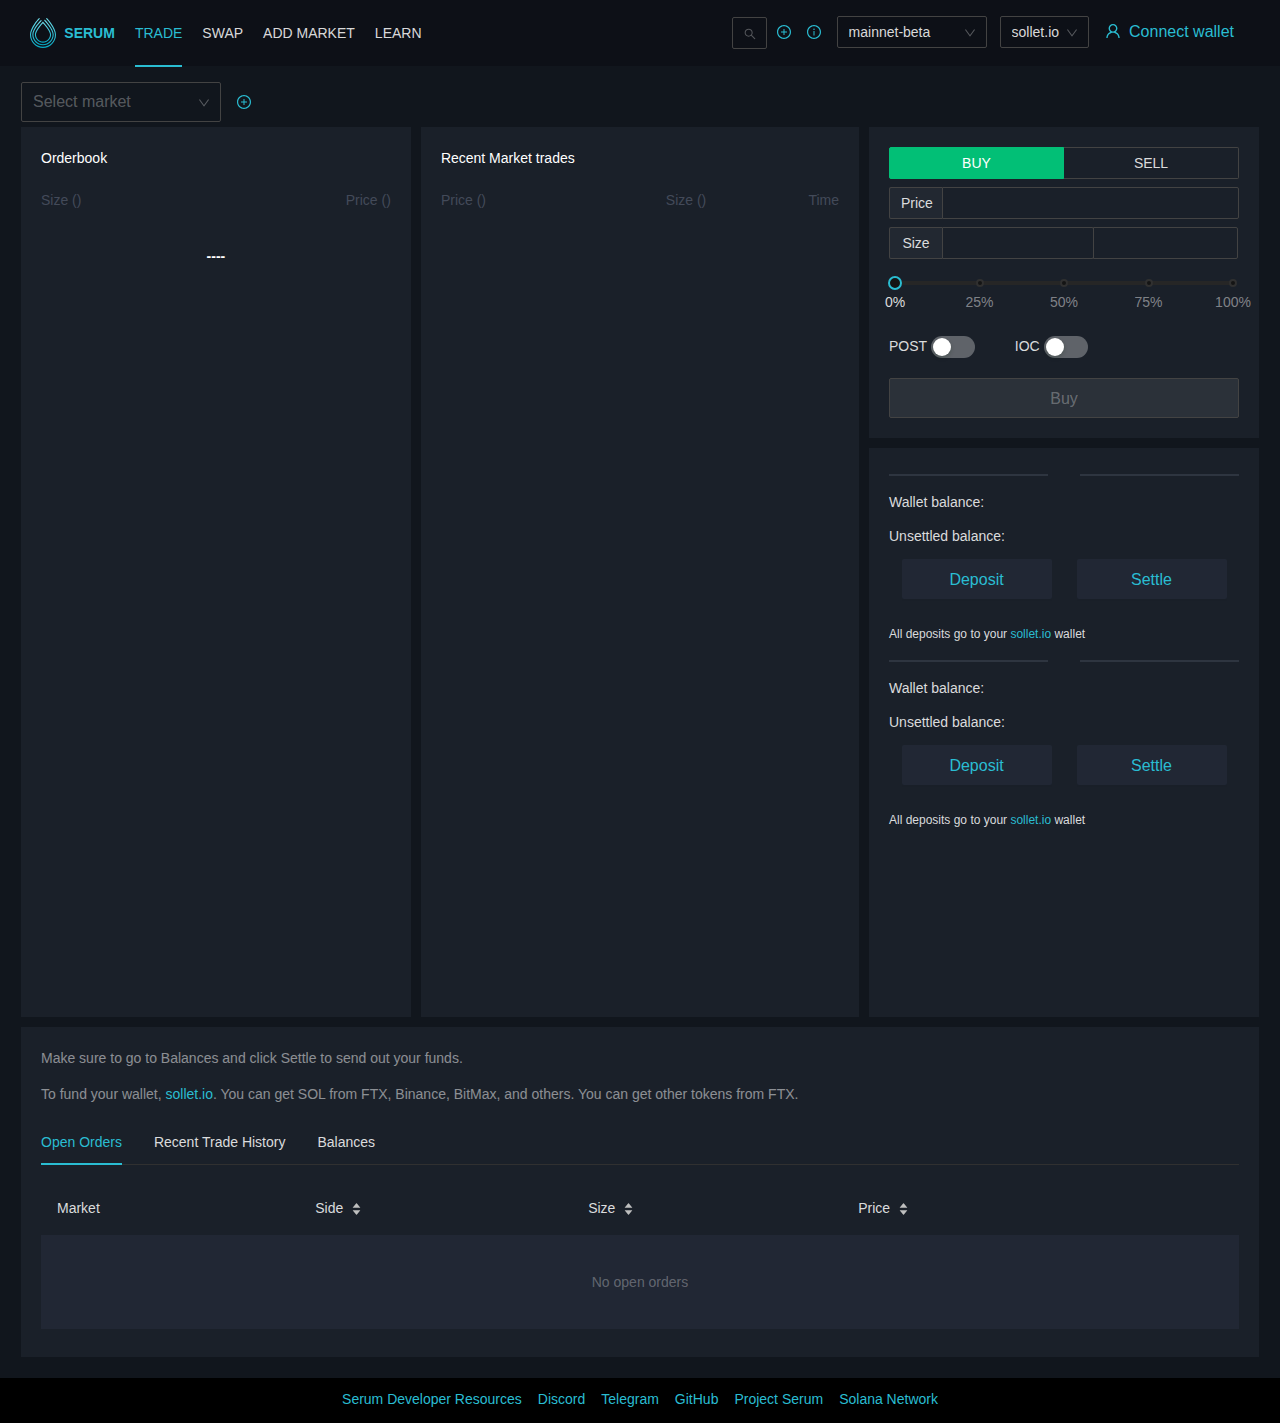
==== index.html @ 1b607460 "feat: self-rebate frontend" ====
<!doctype html><html lang="en"><head><meta charset="utf-8"/><link rel="icon" href="/logo.ico"/><meta name="viewport" content="width=device-width,initial-scale=1"/><meta name="theme-color" content="#000000"/><meta name="keywords" content="Serum, SRM, Serum DEX, DEFI, Decentralized Finance, Decentralised Finance, Crypto, ERC20, Ethereum, Decentralize, Solana, SOL, SPL, Cross-Chain, Trading, Fastest, Fast, SerumBTC, SerumUSD, SRM Tokens, SPL Tokens"/><meta name="description" content="Serum - The world's first completely decentralized derivatives exchange with trustless cross-chain trading"/><link rel="apple-touch-icon" sizes="180x180" href="/apple-touch-icon.png"/><link rel="icon" type="image/png" sizes="32x32" href="/favicon-32x32.png"/><link rel="icon" type="image/png" sizes="16x16" href="/favicon-16x16.png"/><meta name="msapplication-TileColor" content="#da532c"/><meta name="theme-color" content="#ffffff"/><meta name="twitter:card" content="summary_large_image"/><meta name="twitter:title" content="Serum DEX"/><meta name="twitter:description" content="Serum DEX - The world's first completely decentralized derivatives exchange with trustless cross-chain trading"/><meta name="twitter:image" content="https://i.imgur.com/YS5Csfy.png"/><link rel="manifest" href="/manifest.json"/><title>Serum</title><link href="/static/css/2.892654cc.chunk.css" rel="stylesheet"><link href="/static/css/main.c206d5f3.chunk.css" rel="stylesheet"></head><body><noscript>You need to enable JavaScript to run this app.</noscript><div id="root"></div><script>!function(e){function r(r){for(var n,i,l=r[0],f=r[1],a=r[2],c=0,s=[];c<l.length;c++)i=l[c],Object.prototype.hasOwnProperty.call(o,i)&&o[i]&&s.push(o[i][0]),o[i]=0;for(n in f)Object.prototype.hasOwnProperty.call(f,n)&&(e[n]=f[n]);for(p&&p(r);s.length;)s.shift()();return u.push.apply(u,a||[]),t()}function t(){for(var e,r=0;r<u.length;r++){for(var t=u[r],n=!0,l=1;l<t.length;l++){var f=t[l];0!==o[f]&&(n=!1)}n&&(u.splice(r--,1),e=i(i.s=t[0]))}return e}var n={},o={1:0},u=[];function i(r){if(n[r])return n[r].exports;var t=n[r]={i:r,l:!1,exports:{}};return e[r].call(t.exports,t,t.exports,i),t.l=!0,t.exports}i.m=e,i.c=n,i.d=function(e,r,t){i.o(e,r)||Object.defineProperty(e,r,{enumerable:!0,get:t})},i.r=function(e){"undefined"!=typeof Symbol&&Symbol.toStringTag&&Object.defineProperty(e,Symbol.toStringTag,{value:"Module"}),Object.defineProperty(e,"__esModule",{value:!0})},i.t=function(e,r){if(1&r&&(e=i(e)),8&r)return e;if(4&r&&"object"==typeof e&&e&&e.__esModule)return e;var t=Object.create(null);if(i.r(t),Object.defineProperty(t,"default",{enumerable:!0,value:e}),2&r&&"string"!=typeof e)for(var n in e)i.d(t,n,function(r){return e[r]}.bind(null,n));return t},i.n=function(e){var r=e&&e.__esModule?function(){return e.default}:function(){return e};return i.d(r,"a",r),r},i.o=function(e,r){return Object.prototype.hasOwnProperty.call(e,r)},i.p="/";var l=this["webpackJsonpserum-dex-ui"]=this["webpackJsonpserum-dex-ui"]||[],f=l.push.bind(l);l.push=r,l=l.slice();for(var a=0;a<l.length;a++)r(l[a]);var p=f;t()}([])</script><script src="/static/js/2.e880241b.chunk.js"></script><script src="/static/js/main.6787564a.chunk.js"></script></body></html>
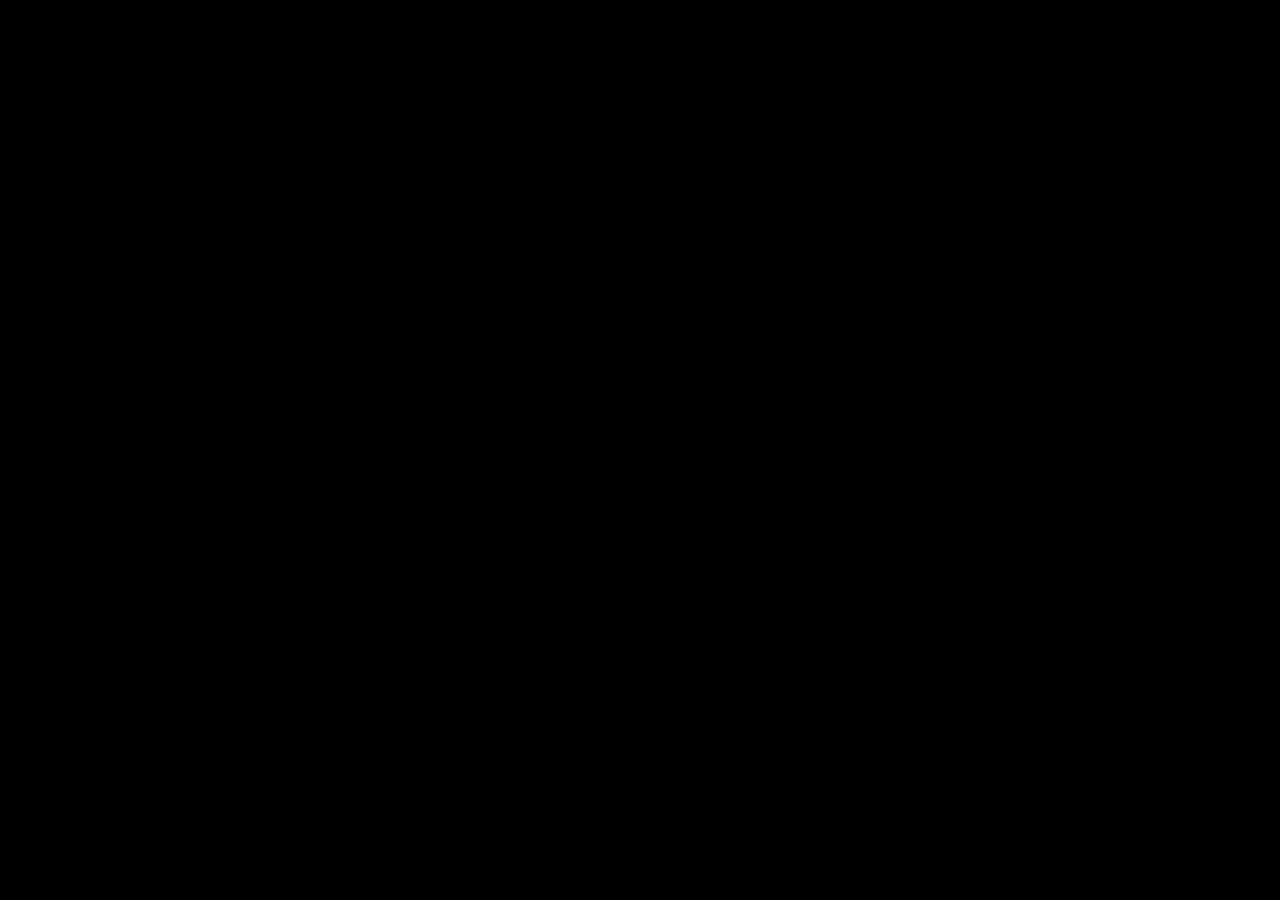
==== commit cbe28db6: "update" ====
--- a/index.html
+++ b/index.html
@@ -1 +1 @@
-<!doctype html><html lang="en"><head><meta charset="utf-8"/><link rel="icon" href="/logo.ico"/><meta name="viewport" content="width=device-width,initial-scale=1"/><meta name="theme-color" content="#000000"/><meta name="keywords" content="Serum, SRM, Serum DEX, DEFI, Decentralized Finance, Decentralised Finance, Crypto, ERC20, Ethereum, Decentralize, Solana, SOL, SPL, Cross-Chain, Trading, Fastest, Fast, SerumBTC, SerumUSD, SRM Tokens, SPL Tokens"/><meta name="description" content="Serum - The world's first completely decentralized derivatives exchange with trustless cross-chain trading"/><link rel="apple-touch-icon" sizes="180x180" href="/apple-touch-icon.png"/><link rel="icon" type="image/png" sizes="32x32" href="/favicon-32x32.png"/><link rel="icon" type="image/png" sizes="16x16" href="/favicon-16x16.png"/><meta name="msapplication-TileColor" content="#da532c"/><meta name="theme-color" content="#ffffff"/><meta name="twitter:card" content="summary_large_image"/><meta name="twitter:title" content="Serum DEX"/><meta name="twitter:description" content="Serum DEX - The world's first completely decentralized derivatives exchange with trustless cross-chain trading"/><meta name="twitter:image" content="https://i.imgur.com/YS5Csfy.png"/><link rel="manifest" href="/manifest.json"/><title>Serum</title><link href="/static/css/2.892654cc.chunk.css" rel="stylesheet"><link href="/static/css/main.c206d5f3.chunk.css" rel="stylesheet"></head><body><noscript>You need to enable JavaScript to run this app.</noscript><div id="root"></div><script>!function(e){function r(r){for(var n,i,l=r[0],f=r[1],a=r[2],c=0,s=[];c<l.length;c++)i=l[c],Object.prototype.hasOwnProperty.call(o,i)&&o[i]&&s.push(o[i][0]),o[i]=0;for(n in f)Object.prototype.hasOwnProperty.call(f,n)&&(e[n]=f[n]);for(p&&p(r);s.length;)s.shift()();return u.push.apply(u,a||[]),t()}function t(){for(var e,r=0;r<u.length;r++){for(var t=u[r],n=!0,l=1;l<t.length;l++){var f=t[l];0!==o[f]&&(n=!1)}n&&(u.splice(r--,1),e=i(i.s=t[0]))}return e}var n={},o={1:0},u=[];function i(r){if(n[r])return n[r].exports;var t=n[r]={i:r,l:!1,exports:{}};return e[r].call(t.exports,t,t.exports,i),t.l=!0,t.exports}i.m=e,i.c=n,i.d=function(e,r,t){i.o(e,r)||Object.defineProperty(e,r,{enumerable:!0,get:t})},i.r=function(e){"undefined"!=typeof Symbol&&Symbol.toStringTag&&Object.defineProperty(e,Symbol.toStringTag,{value:"Module"}),Object.defineProperty(e,"__esModule",{value:!0})},i.t=function(e,r){if(1&r&&(e=i(e)),8&r)return e;if(4&r&&"object"==typeof e&&e&&e.__esModule)return e;var t=Object.create(null);if(i.r(t),Object.defineProperty(t,"default",{enumerable:!0,value:e}),2&r&&"string"!=typeof e)for(var n in e)i.d(t,n,function(r){return e[r]}.bind(null,n));return t},i.n=function(e){var r=e&&e.__esModule?function(){return e.default}:function(){return e};return i.d(r,"a",r),r},i.o=function(e,r){return Object.prototype.hasOwnProperty.call(e,r)},i.p="/";var l=this["webpackJsonpserum-dex-ui"]=this["webpackJsonpserum-dex-ui"]||[],f=l.push.bind(l);l.push=r,l=l.slice();for(var a=0;a<l.length;a++)r(l[a]);var p=f;t()}([])</script><script src="/static/js/2.e880241b.chunk.js"></script><script src="/static/js/main.6787564a.chunk.js"></script></body></html>+<!doctype html><html lang="en"><head><meta charset="utf-8"/><link rel="icon" href="/logo.ico"/><meta name="viewport" content="width=device-width,initial-scale=1"/><meta name="theme-color" content="#000000"/><meta name="keywords" content="Serum, SRM, Serum DEX, DEFI, Decentralized Finance, Decentralised Finance, Crypto, ERC20, Ethereum, Decentralize, Solana, SOL, SPL, Cross-Chain, Trading, Fastest, Fast, SerumBTC, SerumUSD, SRM Tokens, SPL Tokens"/><meta name="description" content="Serum - The world's first completely decentralized derivatives exchange with trustless cross-chain trading"/><link rel="apple-touch-icon" sizes="180x180" href="/apple-touch-icon.png"/><link rel="icon" type="image/png" sizes="32x32" href="/favicon-32x32.png"/><link rel="icon" type="image/png" sizes="16x16" href="/favicon-16x16.png"/><meta name="msapplication-TileColor" content="#da532c"/><meta name="theme-color" content="#ffffff"/><meta name="twitter:card" content="summary_large_image"/><meta name="twitter:title" content="Serum DEX"/><meta name="twitter:description" content="Serum DEX - The world's first completely decentralized derivatives exchange with trustless cross-chain trading"/><meta name="twitter:image" content="https://i.imgur.com/YS5Csfy.png"/><link rel="manifest" href="/manifest.json"/><title>Serum</title><link href="/static/css/2.892654cc.chunk.css" rel="stylesheet"><link href="/static/css/main.c206d5f3.chunk.css" rel="stylesheet"></head><body><noscript>You need to enable JavaScript to run this app.</noscript><div id="root"></div><script>!function(e){function r(r){for(var n,i,l=r[0],f=r[1],a=r[2],c=0,s=[];c<l.length;c++)i=l[c],Object.prototype.hasOwnProperty.call(o,i)&&o[i]&&s.push(o[i][0]),o[i]=0;for(n in f)Object.prototype.hasOwnProperty.call(f,n)&&(e[n]=f[n]);for(p&&p(r);s.length;)s.shift()();return u.push.apply(u,a||[]),t()}function t(){for(var e,r=0;r<u.length;r++){for(var t=u[r],n=!0,l=1;l<t.length;l++){var f=t[l];0!==o[f]&&(n=!1)}n&&(u.splice(r--,1),e=i(i.s=t[0]))}return e}var n={},o={1:0},u=[];function i(r){if(n[r])return n[r].exports;var t=n[r]={i:r,l:!1,exports:{}};return e[r].call(t.exports,t,t.exports,i),t.l=!0,t.exports}i.m=e,i.c=n,i.d=function(e,r,t){i.o(e,r)||Object.defineProperty(e,r,{enumerable:!0,get:t})},i.r=function(e){"undefined"!=typeof Symbol&&Symbol.toStringTag&&Object.defineProperty(e,Symbol.toStringTag,{value:"Module"}),Object.defineProperty(e,"__esModule",{value:!0})},i.t=function(e,r){if(1&r&&(e=i(e)),8&r)return e;if(4&r&&"object"==typeof e&&e&&e.__esModule)return e;var t=Object.create(null);if(i.r(t),Object.defineProperty(t,"default",{enumerable:!0,value:e}),2&r&&"string"!=typeof e)for(var n in e)i.d(t,n,function(r){return e[r]}.bind(null,n));return t},i.n=function(e){var r=e&&e.__esModule?function(){return e.default}:function(){return e};return i.d(r,"a",r),r},i.o=function(e,r){return Object.prototype.hasOwnProperty.call(e,r)},i.p="/";var l=this["webpackJsonpserum-dex-ui"]=this["webpackJsonpserum-dex-ui"]||[],f=l.push.bind(l);l.push=r,l=l.slice();for(var a=0;a<l.length;a++)r(l[a]);var p=f;t()}([])</script><script src="/static/js/2.44c12eaa.chunk.js"></script><script src="/static/js/main.6787564a.chunk.js"></script></body></html>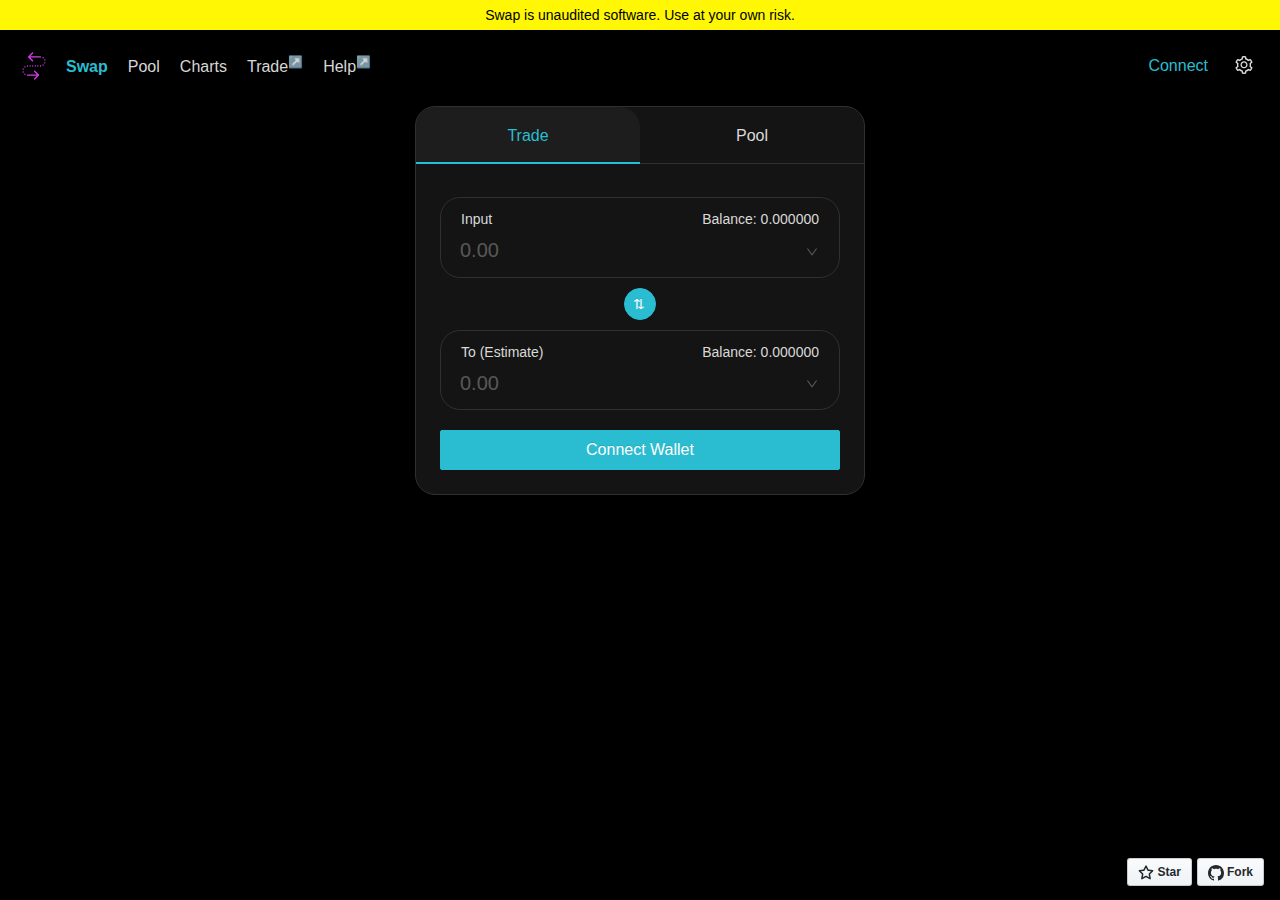
==== commit 1eb4e29c: "change to swap" ====
--- a/index.html
+++ b/index.html
@@ -1 +1 @@
-<!doctype html><html lang="en"><head><meta charset="utf-8"/><link rel="icon" href="/logo.ico"/><meta name="viewport" content="width=device-width,initial-scale=1"/><meta name="theme-color" content="#000000"/><meta name="keywords" content="Serum, SRM, Serum DEX, DEFI, Decentralized Finance, Decentralised Finance, Crypto, ERC20, Ethereum, Decentralize, Solana, SOL, SPL, Cross-Chain, Trading, Fastest, Fast, SerumBTC, SerumUSD, SRM Tokens, SPL Tokens"/><meta name="description" content="Serum - The world's first completely decentralized derivatives exchange with trustless cross-chain trading"/><link rel="apple-touch-icon" sizes="180x180" href="/apple-touch-icon.png"/><link rel="icon" type="image/png" sizes="32x32" href="/favicon-32x32.png"/><link rel="icon" type="image/png" sizes="16x16" href="/favicon-16x16.png"/><meta name="msapplication-TileColor" content="#da532c"/><meta name="theme-color" content="#ffffff"/><meta name="twitter:card" content="summary_large_image"/><meta name="twitter:title" content="Serum DEX"/><meta name="twitter:description" content="Serum DEX - The world's first completely decentralized derivatives exchange with trustless cross-chain trading"/><meta name="twitter:image" content="https://i.imgur.com/YS5Csfy.png"/><link rel="manifest" href="/manifest.json"/><title>Serum</title><link href="/static/css/2.892654cc.chunk.css" rel="stylesheet"><link href="/static/css/main.c206d5f3.chunk.css" rel="stylesheet"></head><body><noscript>You need to enable JavaScript to run this app.</noscript><div id="root"></div><script>!function(e){function r(r){for(var n,i,l=r[0],f=r[1],a=r[2],c=0,s=[];c<l.length;c++)i=l[c],Object.prototype.hasOwnProperty.call(o,i)&&o[i]&&s.push(o[i][0]),o[i]=0;for(n in f)Object.prototype.hasOwnProperty.call(f,n)&&(e[n]=f[n]);for(p&&p(r);s.length;)s.shift()();return u.push.apply(u,a||[]),t()}function t(){for(var e,r=0;r<u.length;r++){for(var t=u[r],n=!0,l=1;l<t.length;l++){var f=t[l];0!==o[f]&&(n=!1)}n&&(u.splice(r--,1),e=i(i.s=t[0]))}return e}var n={},o={1:0},u=[];function i(r){if(n[r])return n[r].exports;var t=n[r]={i:r,l:!1,exports:{}};return e[r].call(t.exports,t,t.exports,i),t.l=!0,t.exports}i.m=e,i.c=n,i.d=function(e,r,t){i.o(e,r)||Object.defineProperty(e,r,{enumerable:!0,get:t})},i.r=function(e){"undefined"!=typeof Symbol&&Symbol.toStringTag&&Object.defineProperty(e,Symbol.toStringTag,{value:"Module"}),Object.defineProperty(e,"__esModule",{value:!0})},i.t=function(e,r){if(1&r&&(e=i(e)),8&r)return e;if(4&r&&"object"==typeof e&&e&&e.__esModule)return e;var t=Object.create(null);if(i.r(t),Object.defineProperty(t,"default",{enumerable:!0,value:e}),2&r&&"string"!=typeof e)for(var n in e)i.d(t,n,function(r){return e[r]}.bind(null,n));return t},i.n=function(e){var r=e&&e.__esModule?function(){return e.default}:function(){return e};return i.d(r,"a",r),r},i.o=function(e,r){return Object.prototype.hasOwnProperty.call(e,r)},i.p="/";var l=this["webpackJsonpserum-dex-ui"]=this["webpackJsonpserum-dex-ui"]||[],f=l.push.bind(l);l.push=r,l=l.slice();for(var a=0;a<l.length;a++)r(l[a]);var p=f;t()}([])</script><script src="/static/js/2.44c12eaa.chunk.js"></script><script src="/static/js/main.6787564a.chunk.js"></script></body></html>+<!doctype html><html lang="en"><head><meta charset="utf-8"/><link rel="icon" href="./logo.ico"/><meta name="viewport" content="width=device-width,initial-scale=1"/><meta name="theme-color" content="#000000"/><meta name="description" content="Serum token swap on Solana"/><link rel="manifest" href="./manifest.json"/><title>Swap | Serum</title><style>#root{height:100%}#root::before{content:"";position:absolute;top:0;left:0;min-width:100%;min-height:100%;filter:grayscale(100%);background-repeat:no-repeat;background-size:cover}.App{position:relative;height:100%;text-align:center;min-width:100%;display:flex;flex-direction:column}</style><link rel="stylesheet" href="https://cdnjs.cloudflare.com/ajax/libs/font-awesome/5.15.1/css/all.min.css" integrity="sha512-+4zCK9k+qNFUR5X+cKL9EIR+ZOhtIloNl9GIKS57V1MyNsYpYcUrUeQc9vNfzsWfV28IaLL3i96P9sdNyeRssA==" crossorigin="anonymous"/><link href="./static/css/2.b5a80ab8.chunk.css" rel="stylesheet"><link href="./static/css/main.ef7ff043.chunk.css" rel="stylesheet"></head><body><noscript>You need to enable JavaScript to run this app.</noscript><div id="root"></div><script async src="https://platform.twitter.com/widgets.js" charset="utf-8"></script><script>!function(e){function t(t){for(var n,i,l=t[0],a=t[1],p=t[2],c=0,s=[];c<l.length;c++)i=l[c],Object.prototype.hasOwnProperty.call(o,i)&&o[i]&&s.push(o[i][0]),o[i]=0;for(n in a)Object.prototype.hasOwnProperty.call(a,n)&&(e[n]=a[n]);for(f&&f(t);s.length;)s.shift()();return u.push.apply(u,p||[]),r()}function r(){for(var e,t=0;t<u.length;t++){for(var r=u[t],n=!0,l=1;l<r.length;l++){var a=r[l];0!==o[a]&&(n=!1)}n&&(u.splice(t--,1),e=i(i.s=r[0]))}return e}var n={},o={1:0},u=[];function i(t){if(n[t])return n[t].exports;var r=n[t]={i:t,l:!1,exports:{}};return e[t].call(r.exports,r,r.exports,i),r.l=!0,r.exports}i.m=e,i.c=n,i.d=function(e,t,r){i.o(e,t)||Object.defineProperty(e,t,{enumerable:!0,get:r})},i.r=function(e){"undefined"!=typeof Symbol&&Symbol.toStringTag&&Object.defineProperty(e,Symbol.toStringTag,{value:"Module"}),Object.defineProperty(e,"__esModule",{value:!0})},i.t=function(e,t){if(1&t&&(e=i(e)),8&t)return e;if(4&t&&"object"==typeof e&&e&&e.__esModule)return e;var r=Object.create(null);if(i.r(r),Object.defineProperty(r,"default",{enumerable:!0,value:e}),2&t&&"string"!=typeof e)for(var n in e)i.d(r,n,function(t){return e[t]}.bind(null,n));return r},i.n=function(e){var t=e&&e.__esModule?function(){return e.default}:function(){return e};return i.d(t,"a",t),t},i.o=function(e,t){return Object.prototype.hasOwnProperty.call(e,t)},i.p="./";var l=this["webpackJsonptoken-swap-ui"]=this["webpackJsonptoken-swap-ui"]||[],a=l.push.bind(l);l.push=t,l=l.slice();for(var p=0;p<l.length;p++)t(l[p]);var f=a;r()}([])</script><script src="./static/js/2.3c0208d3.chunk.js"></script><script src="./static/js/main.b541ec8d.chunk.js"></script></body></html>